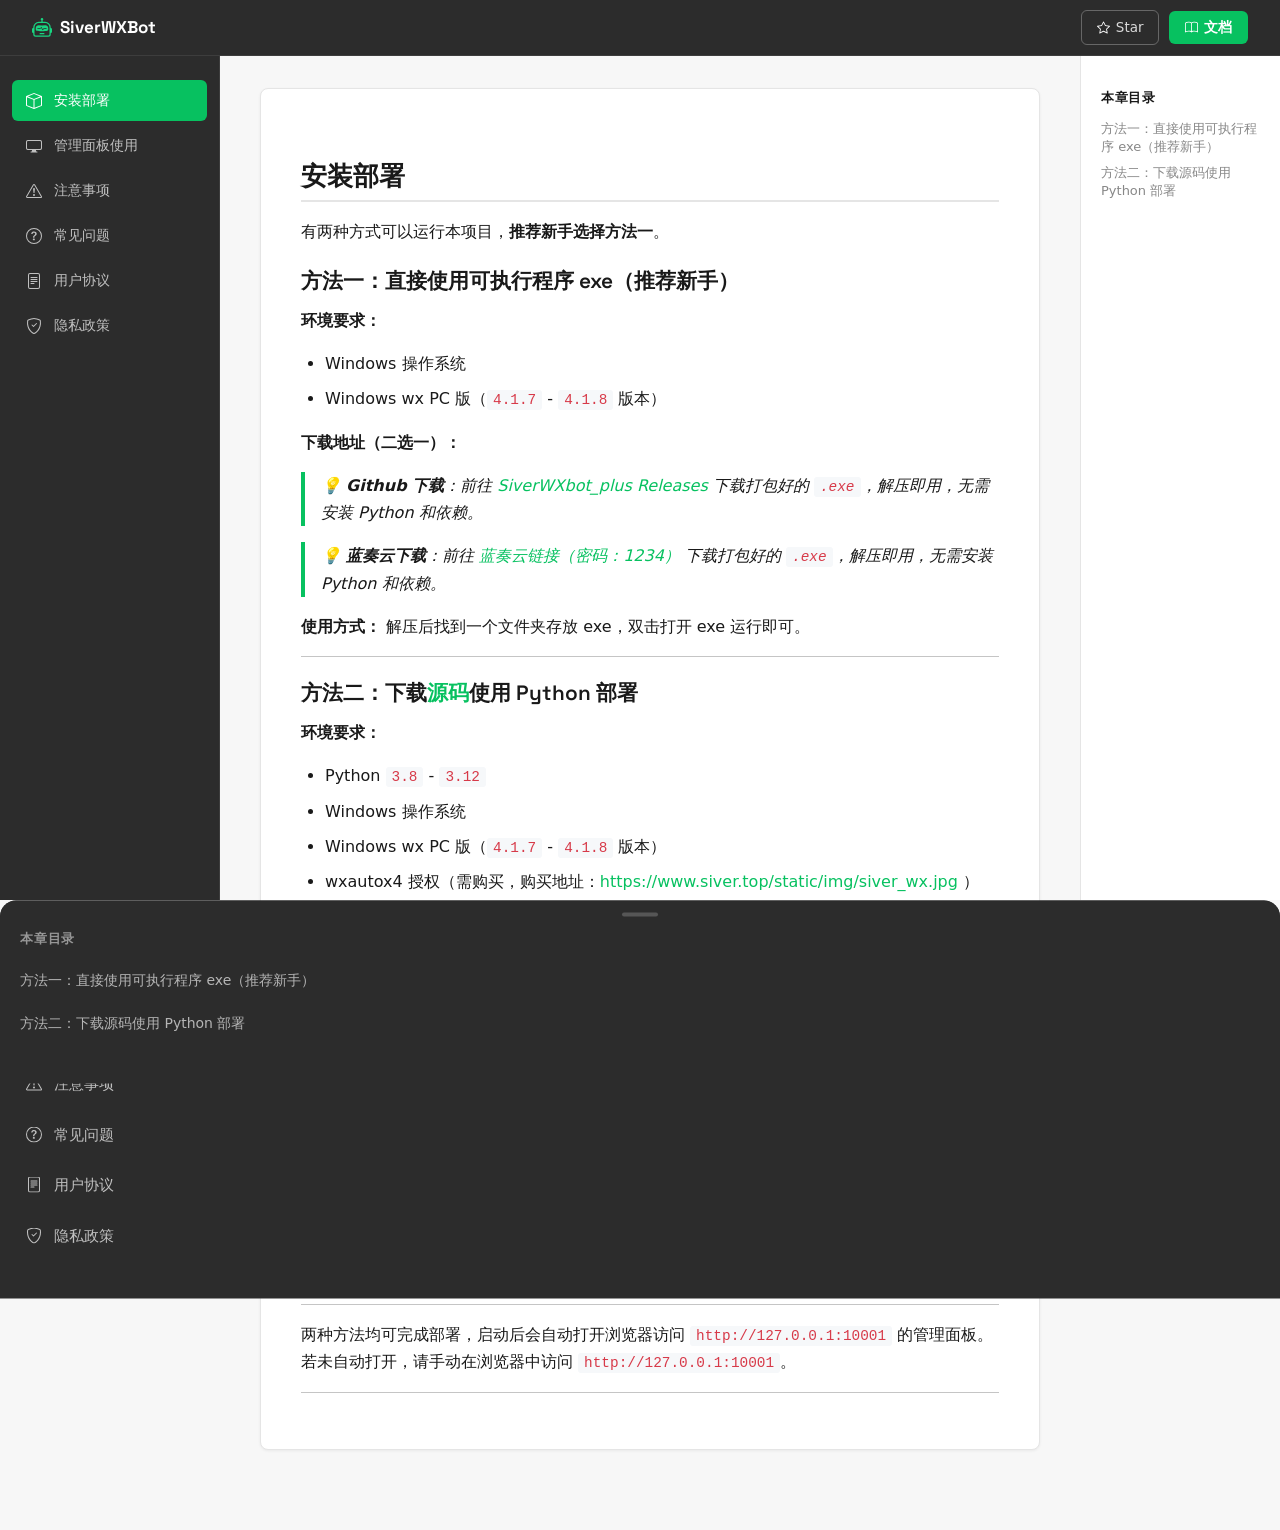
==== docs/docs.html @ 170874aa "V4.5.1 - 增加更新检查、文档站点" ====
<!DOCTYPE html>
<html lang="zh-CN">
<head>
<meta charset="UTF-8">
<meta name="viewport" content="width=device-width, initial-scale=1.0">
<title>文档 - SiverWXBot Plus</title>
<link rel="icon" href="favicon.ico" type="image/x-icon">
<link href="lib/fonts.css" rel="stylesheet">
<link href="lib/bootstrap.min.css" rel="stylesheet">
<link href="lib/icons.css" rel="stylesheet">
<link href="lib/github.min.css" rel="stylesheet">
<style>
:root {
  --primary: #07C160;
  --primary-dark: #06AD56;
  --dark-bg: #2C2C2C;
  --bg: #F7F7F7;
  --card: #FFFFFF;
  --border: #E5E5E5;
  --text: #191919;
  --muted: #888888;
  --sidebar-w: 220px;
  --toc-w: 200px;
  --nav-h: 56px;
}
* { box-sizing: border-box; margin: 0; padding: 0; }
html { scroll-behavior: smooth; }
body {
  font-family: system-ui, -apple-system, "Segoe UI", Roboto, "Helvetica Neue", Arial, "Microsoft YaHei", sans-serif;
  color: var(--text);
  background: var(--bg);
}

/* ── Navbar ── */
.site-nav {
  background: var(--dark-bg);
  padding: 0 2rem;
  height: var(--nav-h);
  display: flex;
  align-items: center;
  justify-content: space-between;
  position: fixed;
  top: 0; left: 0; right: 0;
  z-index: 1000;
  border-bottom: 1px solid rgba(255,255,255,0.08);
}
.nav-brand {
  display: flex;
  align-items: center;
  gap: 8px;
  color: #fff;
  font-family: 'Space Grotesk', sans-serif;
  font-size: 17px;
  font-weight: 700;
  text-decoration: none;
}
.nav-brand i { color: var(--primary); font-size: 20px; }
.nav-actions { display: flex; align-items: center; gap: 10px; }
.btn-github {
  display: inline-flex;
  align-items: center;
  gap: 6px;
  padding: 6px 14px;
  border: 1px solid rgba(255,255,255,0.28);
  border-radius: 6px;
  color: rgba(255,255,255,0.82);
  font-size: 13.5px;
  font-weight: 500;
  text-decoration: none;
  transition: all 0.2s;
}
.btn-github:hover { border-color: rgba(255,255,255,0.6); color: #fff; background: rgba(255,255,255,0.06); }
.btn-docs {
  display: inline-flex;
  align-items: center;
  gap: 6px;
  padding: 6px 16px;
  background: var(--primary);
  border-radius: 6px;
  color: #fff;
  font-size: 13.5px;
  font-weight: 600;
  text-decoration: none;
  transition: background 0.2s;
}
.btn-docs:hover { background: var(--primary-dark); color: #fff; }

/* ── Sidebar ── */
.sidebar {
  position: fixed;
  top: var(--nav-h);
  left: 0;
  bottom: 0;
  width: var(--sidebar-w);
  background: var(--dark-bg);
  border-right: 1px solid rgba(255,255,255,0.08);
  padding: 24px 0;
  overflow-y: auto;
  z-index: 100;
}
.sidebar-nav { list-style: none; padding: 0 12px; }
.sidebar-nav li { margin-bottom: 4px; }
.sidebar-link {
  display: flex;
  align-items: center;
  gap: 10px;
  padding: 10px 12px;
  border-radius: 6px;
  color: rgba(255,255,255,0.7);
  font-size: 14px;
  font-weight: 500;
  text-decoration: none;
  cursor: pointer;
  transition: all 0.2s;
}
.sidebar-link i { font-size: 16px; width: 20px; text-align: center; }
.sidebar-link:hover { background: rgba(255,255,255,0.08); color: #fff; }
.sidebar-link.active { background: var(--primary); color: #fff; }

/* ── Main Content ── */
.main-wrapper {
  margin-left: var(--sidebar-w);
  margin-right: var(--toc-w);
  margin-top: var(--nav-h);
  padding: 32px 40px 80px;
  min-height: calc(100vh - var(--nav-h));
}
.content-card {
  background: var(--card);
  border-radius: 8px;
  padding: 40px;
  box-shadow: 0 1px 3px rgba(0,0,0,0.06);
  border: 1px solid var(--border);
  max-width: 900px;
}
.content-card h1, .content-card h2, .content-card h3, .content-card h4 { font-family: 'Space Grotesk', sans-serif; }
.content-card h1 { font-size: 2rem; font-weight: 700; margin-bottom: 1rem; color: var(--text); }
.content-card h2 { font-size: 1.6rem; font-weight: 700; margin-top: 2rem; margin-bottom: 1rem; color: var(--text); border-bottom: 2px solid var(--border); padding-bottom: 0.5rem; }
.content-card h3 { font-size: 1.3rem; font-weight: 600; margin-top: 1.5rem; margin-bottom: 0.8rem; color: var(--text); }
.content-card h4 { font-size: 1.1rem; font-weight: 600; margin-top: 1.2rem; margin-bottom: 0.6rem; color: var(--text); }
.content-card p { line-height: 1.7; margin-bottom: 1rem; color: var(--text); }
.content-card ul, .content-card ol { margin-bottom: 1rem; padding-left: 1.5rem; line-height: 1.7; }
.content-card li { margin-bottom: 0.5rem; }
.content-card a { color: var(--primary); text-decoration: none; }
.content-card a:hover { text-decoration: underline; }
.content-card code { background: #f6f8fa; padding: 2px 6px; border-radius: 3px; font-size: 0.9em; color: #d73a49; }
.content-card pre { background: #f6f8fa; padding: 16px; border-radius: 6px; overflow-x: auto; margin-bottom: 1rem; }
.content-card pre code { background: none; padding: 0; color: inherit; }
.content-card table { width: 100%; border-collapse: collapse; margin-bottom: 1rem; }
.content-card table th, .content-card table td { border: 1px solid var(--border); padding: 10px 12px; text-align: left; }
.content-card table th { background: var(--bg); font-weight: 600; }
.content-card img { max-width: 100%; height: auto; border-radius: 6px; margin: 1rem 0; cursor: zoom-in; transition: opacity 0.2s; }
.content-card img:hover { opacity: 0.88; }

/* ── Lightbox ── */
.lightbox {
  display: none;
  position: fixed;
  inset: 0;
  background: rgba(0,0,0,0.88);
  z-index: 2000;
  align-items: center;
  justify-content: center;
  cursor: zoom-out;
  backdrop-filter: blur(4px);
  animation: lb-in 0.2s ease;
}
.lightbox.show { display: flex; }
@keyframes lb-in {
  from { opacity: 0; }
  to   { opacity: 1; }
}
.lightbox img {
  max-width: 92vw;
  max-height: 88vh;
  border-radius: 8px;
  box-shadow: 0 8px 48px rgba(0,0,0,0.6);
  cursor: default;
  animation: lb-scale 0.22s cubic-bezier(0.34,1.56,0.64,1);
}
@keyframes lb-scale {
  from { transform: scale(0.88); opacity: 0; }
  to   { transform: scale(1);    opacity: 1; }
}
.lightbox-close {
  position: fixed;
  top: 16px; right: 20px;
  width: 36px; height: 36px;
  background: rgba(255,255,255,0.12);
  border: none;
  border-radius: 50%;
  color: #fff;
  font-size: 20px;
  line-height: 1;
  cursor: pointer;
  display: flex;
  align-items: center;
  justify-content: center;
  transition: background 0.2s;
}
.lightbox-close:hover { background: rgba(255,255,255,0.24); }
.content-card blockquote { border-left: 4px solid var(--primary); padding-left: 1rem; margin: 1rem 0; color: var(--muted); font-style: italic; }

/* ── TOC Sidebar ── */
.toc-sidebar {
  position: fixed;
  top: var(--nav-h);
  right: 0;
  width: var(--toc-w);
  height: calc(100vh - var(--nav-h));
  padding: 32px 20px;
  overflow-y: auto;
  border-left: 1px solid var(--border);
  background: var(--card);
}
.toc-title { font-size: 13px; font-weight: 700; color: var(--text); margin-bottom: 12px; text-transform: uppercase; letter-spacing: 0.05em; }
.toc-list { list-style: none; padding: 0; }
.toc-list li { margin-bottom: 8px; }
.toc-link {
  display: block;
  font-size: 13px;
  color: var(--muted);
  text-decoration: none;
  line-height: 1.4;
  transition: color 0.2s;
  padding-left: 0;
}
.toc-link:hover { color: var(--primary); }
.toc-link.active { color: var(--primary); font-weight: 600; }
.toc-link.level-4 { padding-left: 12px; font-size: 12px; }

/* ── Mobile ── */
@media (max-width: 992px) {
  .sidebar { display: none; }
  .toc-sidebar { display: none; }
  .main-wrapper { margin-left: 0; margin-right: 0; padding: 16px 16px 80px; }
  .content-card { padding: 20px; }
  .site-nav { padding: 0 1rem; }
  .btn-github span { display: none; }
}

/* ── Mobile Bottom Bar ── */
.mobile-bar {
  display: none;
  position: fixed;
  bottom: 0; left: 0; right: 0;
  height: 52px;
  background: var(--dark-bg);
  border-top: 1px solid rgba(255,255,255,0.1);
  z-index: 500;
  align-items: center;
  justify-content: space-around;
}
.mobile-bar-btn {
  flex: 1;
  display: flex;
  flex-direction: column;
  align-items: center;
  justify-content: center;
  gap: 3px;
  color: rgba(255,255,255,0.6);
  font-size: 11px;
  font-weight: 500;
  cursor: pointer;
  padding: 6px 0;
  border: none;
  background: none;
  transition: color 0.2s;
}
.mobile-bar-btn i { font-size: 18px; }
.mobile-bar-btn.active, .mobile-bar-btn:active { color: var(--primary); }

/* ── Bottom Drawer ── */
.drawer-overlay {
  display: none;
  position: fixed;
  inset: 0;
  background: rgba(0,0,0,0.45);
  z-index: 600;
}
.drawer-overlay.show { display: block; }
.drawer {
  position: fixed;
  bottom: 0; left: 0; right: 0;
  background: var(--dark-bg);
  border-radius: 16px 16px 0 0;
  z-index: 700;
  transform: translateY(100%);
  transition: transform 0.28s cubic-bezier(0.4, 0, 0.2, 1);
  max-height: 65vh;
  display: flex;
  flex-direction: column;
}
.drawer.show { transform: translateY(0); }
.drawer-handle {
  width: 36px; height: 4px;
  background: rgba(255,255,255,0.2);
  border-radius: 2px;
  margin: 12px auto 0;
  flex-shrink: 0;
}
.drawer-title {
  font-size: 13px;
  font-weight: 700;
  color: rgba(255,255,255,0.5);
  text-transform: uppercase;
  letter-spacing: 0.06em;
  padding: 12px 20px 8px;
  flex-shrink: 0;
}
.drawer-body {
  overflow-y: auto;
  padding: 4px 12px 24px;
  flex: 1;
}

/* 章节抽屉沿用 sidebar-link 样式 */
.drawer-body .sidebar-nav { padding: 0; }
.drawer-body .sidebar-link { font-size: 15px; padding: 12px 12px; }

/* 目录抽屉 */
.drawer-toc-list { list-style: none; padding: 0; }
.drawer-toc-list li { margin-bottom: 2px; }
.drawer-toc-link {
  display: block;
  padding: 10px 8px;
  font-size: 14px;
  color: rgba(255,255,255,0.65);
  text-decoration: none;
  border-radius: 6px;
  transition: all 0.2s;
}
.drawer-toc-link:hover, .drawer-toc-link.active { color: var(--primary); background: rgba(7,193,96,0.1); }
.drawer-toc-link.level-4 { padding-left: 24px; font-size: 13px; }

@media (max-width: 992px) {
  .mobile-bar { display: flex; }
}
</style>
</head>
<body>

<!-- Navbar -->
<nav class="site-nav">
  <a href="index.html" class="nav-brand">
    <i class="bi bi-robot"></i>
    <span>SiverWXBot</span>
  </a>
  <div class="nav-actions">
    <a href="https://github.com/SiverKing/SiverWXbot_plus" class="btn-github" target="_blank">
      <i class="bi bi-star"></i>
      <span>Star</span>
    </a>
    <a href="docs.html" class="btn-docs">
      <i class="bi bi-book"></i>
      <span>文档</span>
    </a>
  </div>
</nav>

<!-- Sidebar -->
<aside class="sidebar">
  <ul class="sidebar-nav">
    <li><a class="sidebar-link active" data-chapter="0"><i class="bi bi-box"></i><span>安装部署</span></a></li>
    <li><a class="sidebar-link" data-chapter="1"><i class="bi bi-display"></i><span>管理面板使用</span></a></li>
    <li><a class="sidebar-link" data-chapter="2"><i class="bi bi-exclamation-triangle"></i><span>注意事项</span></a></li>
    <li><a class="sidebar-link" data-chapter="3"><i class="bi bi-question-circle"></i><span>常见问题</span></a></li>
    <li><a class="sidebar-link" data-chapter="4"><i class="bi bi-file-text"></i><span>用户协议</span></a></li>
    <li><a class="sidebar-link" data-chapter="5"><i class="bi bi-shield-check"></i><span>隐私政策</span></a></li>
  </ul>
</aside>

<!-- Main Content -->
<main class="main-wrapper">
  <article class="content-card" id="content">
    <p style="text-align: center; color: var(--muted);">加载中...</p>
  </article>
</main>

<!-- TOC Sidebar -->
<aside class="toc-sidebar">
  <div class="toc-title">本章目录</div>
  <ul class="toc-list" id="toc"></ul>
</aside>

<!-- Mobile Bottom Bar -->
<div class="mobile-bar">
  <button class="mobile-bar-btn" id="btn-chapters">
    <i class="bi bi-list"></i>
    <span>章节</span>
  </button>
  <button class="mobile-bar-btn" id="btn-toc">
    <i class="bi bi-card-list"></i>
    <span>本章目录</span>
  </button>
</div>

<!-- Drawer Overlay -->
<div class="drawer-overlay" id="drawer-overlay"></div>

<!-- Lightbox -->
<div class="lightbox" id="lightbox">
  <button class="lightbox-close" id="lightbox-close">✕</button>
  <img id="lightbox-img" src="" alt="">
</div>

<!-- Chapters Drawer -->
<div class="drawer" id="drawer-chapters">
  <div class="drawer-handle"></div>
  <div class="drawer-title">章节</div>
  <div class="drawer-body">
    <ul class="sidebar-nav">
      <li><a class="sidebar-link active" data-chapter="0"><i class="bi bi-box"></i><span>安装部署</span></a></li>
      <li><a class="sidebar-link" data-chapter="1"><i class="bi bi-display"></i><span>管理面板使用</span></a></li>
      <li><a class="sidebar-link" data-chapter="2"><i class="bi bi-exclamation-triangle"></i><span>注意事项</span></a></li>
      <li><a class="sidebar-link" data-chapter="3"><i class="bi bi-question-circle"></i><span>常见问题</span></a></li>
      <li><a class="sidebar-link" data-chapter="4"><i class="bi bi-file-text"></i><span>用户协议</span></a></li>
      <li><a class="sidebar-link" data-chapter="5"><i class="bi bi-shield-check"></i><span>隐私政策</span></a></li>
    </ul>
  </div>
</div>

<!-- TOC Drawer -->
<div class="drawer" id="drawer-toc">
  <div class="drawer-handle"></div>
  <div class="drawer-title">本章目录</div>
  <div class="drawer-body">
    <ul class="drawer-toc-list" id="drawer-toc-list"></ul>
  </div>
</div>

<script src="lib/marked.min.js"></script>
<script src="lib/highlight.min.js"></script>
<script>
let chapters = [];
let currentChapter = 0;

// ── URL 路由：用 ?c=0 参数标记章节 ──
function getChapterFromURL() {
  const params = new URLSearchParams(window.location.search);
  const c = parseInt(params.get('c'));
  return isNaN(c) ? 0 : c;
}

function setChapterInURL(index) {
  const url = new URL(window.location.href);
  url.searchParams.set('c', index);
  history.pushState({ chapter: index }, '', url.toString());
}

// 浏览器前进/后退
window.addEventListener('popstate', (e) => {
  const index = e.state?.chapter ?? getChapterFromURL();
  renderChapter(index, false);
  // 如果 state 里有锚点则滚动过去
  const anchor = e.state?.anchor ?? window.location.hash.slice(1);
  if (anchor) {
    const target = document.getElementById(anchor);
    if (target) setTimeout(() => scrollToHeading(target), 80);
  }
});

// ── 加载并解析 markdown ──
fetch('docs.md')
  .then(res => res.text())
  .then(markdown => {
    const h2Regex = /^## (.+)$/gm;
    const parts = markdown.split(h2Regex);
    for (let i = 1; i < parts.length; i += 2) {
      chapters.push({
        title: parts[i].trim(),
        content: '## ' + parts[i] + '\n\n' + (parts[i + 1] || '')
      });
    }
    const initial = getChapterFromURL();
    renderChapter(Math.min(initial, chapters.length - 1), false);
  })
  .catch(() => {
    document.getElementById('content').innerHTML =
      '<p style="color:red;padding:2rem;">加载文档失败，请确保 docs.md 文件存在。</p>';
  });

// ── 渲染章节 ──
function renderChapter(index, pushState = true) {
  if (index < 0 || index >= chapters.length) return;
  currentChapter = index;

  const html = marked.parse(chapters[index].content);
  document.getElementById('content').innerHTML = html;

  document.querySelectorAll('pre code').forEach(block => hljs.highlightElement(block));

  // 图片点击灯箱
  document.querySelectorAll('#content img').forEach(img => {
    img.addEventListener('click', () => openLightbox(img.src, img.alt));
  });

  // 同步更新桌面侧边栏 + 移动端抽屉的章节高亮
  document.querySelectorAll('.sidebar-link').forEach((link) => {
    link.classList.toggle('active', parseInt(link.dataset.chapter) === index);
  });

  buildTOC();
  window.scrollTo(0, 0);
  closeDrawers();

  if (pushState) setChapterInURL(index);

  // 清掉旧的小节 hash，避免 buildTOC 误触发锚点滚动
  if (window.location.hash) {
    const url = new URL(window.location.href);
    url.hash = '';
    history.replaceState({ chapter: index }, '', url.toString());
  }
}

// ── 构建右侧目录 ──
function buildTOC() {
  const headings   = document.querySelectorAll('#content h3, #content h4');
  const tocList    = document.getElementById('toc');
  const drawerList = document.getElementById('drawer-toc-list');
  tocList.innerHTML    = '';
  drawerList.innerHTML = '';

  headings.forEach((heading, i) => {
    const id        = 'h-' + i;
    heading.id      = id;
    const isH4      = heading.tagName === 'H4';
    const shareHref = '?c=' + currentChapter + '#' + id;

    // 桌面端右侧目录
    const li = document.createElement('li');
    const a  = document.createElement('a');
    a.href      = shareHref;
    a.className = 'toc-link' + (isH4 ? ' level-4' : '');
    a.textContent = heading.textContent;
    a.onclick = (e) => {
      e.preventDefault();
      const url = new URL(window.location.href);
      url.searchParams.set('c', currentChapter);
      url.hash = id;
      history.pushState({ chapter: currentChapter, anchor: id }, '', url.toString());
      scrollToHeading(heading);
    };
    li.appendChild(a);
    tocList.appendChild(li);

    // 移动端抽屉目录
    const dli = document.createElement('li');
    const da  = document.createElement('a');
    da.href      = shareHref;
    da.className = 'drawer-toc-link' + (isH4 ? ' level-4' : '');
    da.textContent = heading.textContent;
    da.onclick = (e) => {
      e.preventDefault();
      const url = new URL(window.location.href);
      url.searchParams.set('c', currentChapter);
      url.hash = id;
      history.pushState({ chapter: currentChapter, anchor: id }, '', url.toString());
      closeDrawers();
      scrollToHeading(heading);
    };
    dli.appendChild(da);
    drawerList.appendChild(dli);
  });

  // 初次加载带锚点时滚动到对应位置
  const hash = window.location.hash.slice(1);
  if (hash) {
    const target = document.getElementById(hash);
    if (target) setTimeout(() => scrollToHeading(target), 80);
  }
}

// 精确滚动：标题顶部对齐到导航栏底部
function scrollToHeading(el) {
  const navH = parseInt(getComputedStyle(document.documentElement).getPropertyValue('--nav-h')) || 56;
  const top = el.getBoundingClientRect().top + window.scrollY - navH - 16;
  window.scrollTo({ top, behavior: 'smooth' });
}

// ── 侧边栏 / 抽屉章节点击 ──
// 用 data-chapter 属性取章节序号，避免 DOM 顺序干扰
document.querySelectorAll('.sidebar-link').forEach((link) => {
  link.addEventListener('click', () => {
    const index = parseInt(link.dataset.chapter);
    renderChapter(index);
  });
});

// ── 抽屉控制 ──
const overlay       = document.getElementById('drawer-overlay');
const drawerChapters = document.getElementById('drawer-chapters');
const drawerToc      = document.getElementById('drawer-toc');

function openDrawer(drawer) {
  overlay.classList.add('show');
  drawer.classList.add('show');
}
function closeDrawers() {
  overlay.classList.remove('show');
  drawerChapters.classList.remove('show');
  drawerToc.classList.remove('show');
  document.getElementById('btn-chapters').classList.remove('active');
  document.getElementById('btn-toc').classList.remove('active');
}

document.getElementById('btn-chapters').addEventListener('click', () => {
  if (drawerChapters.classList.contains('show')) { closeDrawers(); return; }
  closeDrawers();
  openDrawer(drawerChapters);
  document.getElementById('btn-chapters').classList.add('active');
});

document.getElementById('btn-toc').addEventListener('click', () => {
  if (drawerToc.classList.contains('show')) { closeDrawers(); return; }
  closeDrawers();
  openDrawer(drawerToc);
  document.getElementById('btn-toc').classList.add('active');
});

overlay.addEventListener('click', closeDrawers);

// ── Scroll spy ──
let ticking = false;
window.addEventListener('scroll', () => {
  if (!ticking) {
    window.requestAnimationFrame(() => { updateTOCActive(); ticking = false; });
    ticking = true;
  }
});

function updateTOCActive() {
  const headings = document.querySelectorAll('#content h3, #content h4');
  const tocLinks = document.querySelectorAll('.toc-link');
  let activeIndex = -1;
  headings.forEach((h, i) => { if (h.getBoundingClientRect().top <= 100) activeIndex = i; });
  tocLinks.forEach((l, i) => l.classList.toggle('active', i === activeIndex));
}

// ── 灯箱 ──
const lightbox     = document.getElementById('lightbox');
const lightboxImg  = document.getElementById('lightbox-img');

function openLightbox(src, alt) {
  lightboxImg.src = src;
  lightboxImg.alt = alt || '';
  lightbox.classList.add('show');
  document.body.style.overflow = 'hidden';
}
function closeLightbox() {
  lightbox.classList.remove('show');
  document.body.style.overflow = '';
}

lightbox.addEventListener('click', closeLightbox);
lightboxImg.addEventListener('click', e => e.stopPropagation());
document.getElementById('lightbox-close').addEventListener('click', closeLightbox);
document.addEventListener('keydown', e => { if (e.key === 'Escape') closeLightbox(); });
</script>

</body>
</html>
---- docs/lib/fonts.css ----
/* Space Grotesk — 标题字体，仅此一个文件 */
@font-face {
  font-family: 'Space Grotesk';
  font-style: normal;
  font-weight: 400 700;
  font-display: swap;
  src: url('fonts/SpaceGrotesk.woff2') format('woff2');
}
---- docs/lib/icons.css ----
/*
 * icons.css — 内联 SVG 图标，替代 Bootstrap Icons 字体
 * 用法与 bi bi-xxx 完全一致，零字体请求
 */

/* 基础样式 */
.bi {
  display: inline-block;
  width: 1em;
  height: 1em;
  vertical-align: -0.125em;
  fill: currentColor;
  flex-shrink: 0;
}

/* ── 各图标 SVG ── */

.bi-arrow-right::before { content: none; }
.bi-arrow-right {
  background: url("data:image/svg+xml,%3Csvg xmlns='http://www.w3.org/2000/svg' viewBox='0 0 16 16'%3E%3Cpath fill-rule='evenodd' d='M1 8a.5.5 0 0 1 .5-.5h11.793l-3.147-3.146a.5.5 0 0 1 .708-.708l4 4a.5.5 0 0 1 0 .708l-4 4a.5.5 0 0 1-.708-.708L13.293 8.5H1.5A.5.5 0 0 1 1 8'/%3E%3C/svg%3E") center/contain no-repeat;
}

.bi-book {
  background: url("data:image/svg+xml,%3Csvg xmlns='http://www.w3.org/2000/svg' viewBox='0 0 16 16'%3E%3Cpath d='M1 2.828c.885-.37 2.154-.769 3.388-.893 1.33-.134 2.458.063 3.112.752v9.746c-.935-.53-2.12-.603-3.213-.493-1.18.12-2.37.461-3.287.811zm7.5-.141c.654-.689 1.782-.886 3.112-.752 1.234.124 2.503.523 3.388.893v9.923c-.918-.35-2.107-.692-3.287-.81-1.094-.111-2.278-.039-3.213.492zM8 1.783C7.015.936 5.587.81 4.287.94c-1.514.153-3.042.672-3.994 1.105A.5.5 0 0 0 0 2.5v11a.5.5 0 0 0 .707.455c.882-.4 2.303-.881 3.68-1.02 1.409-.142 2.59.087 3.223.877a.5.5 0 0 0 .78 0c.633-.79 1.814-1.019 3.222-.877 1.378.139 2.8.62 3.681 1.02A.5.5 0 0 0 16 13.5v-11a.5.5 0 0 0-.293-.455c-.952-.433-2.48-.952-3.994-1.105C10.413.809 8.985.936 8 1.783'/%3E%3C/svg%3E") center/contain no-repeat;
}

.bi-box {
  background: url("data:image/svg+xml,%3Csvg xmlns='http://www.w3.org/2000/svg' viewBox='0 0 16 16'%3E%3Cpath d='M8.186 1.113a.5.5 0 0 0-.372 0L1.846 3.5 8 5.961 14.154 3.5zM15 4.239l-6.5 2.6v7.922l6.5-2.6V4.24zM7.5 14.762V6.838L1 4.239v7.923zM7.443.184a1.5 1.5 0 0 1 1.114 0l7.129 2.852A.5.5 0 0 1 16 3.5v8.662a1 1 0 0 1-.629.928l-7.185 2.874a.5.5 0 0 1-.372 0L.63 13.09a1 1 0 0 1-.63-.928V3.5a.5.5 0 0 1 .314-.464z'/%3E%3C/svg%3E") center/contain no-repeat;
}

.bi-broadcast {
  background: url("data:image/svg+xml,%3Csvg xmlns='http://www.w3.org/2000/svg' viewBox='0 0 16 16'%3E%3Cpath d='M3.05 3.05a7 7 0 0 0 0 9.9.5.5 0 0 1-.707.707 8 8 0 0 1 0-11.314.5.5 0 0 1 .707.707m2.122 2.122a4 4 0 0 0 0 5.656.5.5 0 1 1-.708.708 5 5 0 0 1 0-7.072.5.5 0 0 1 .708.708m5.656-.708a.5.5 0 0 1 .708 0 5 5 0 0 1 0 7.072.5.5 0 1 1-.708-.708 4 4 0 0 0 0-5.656.5.5 0 0 1 0-.708m2.122-2.12a.5.5 0 0 1 .707 0 8 8 0 0 1 0 11.313.5.5 0 0 1-.707-.707 7 7 0 0 0 0-9.9.5.5 0 0 1 0-.707zM10 8a2 2 0 1 1-4 0 2 2 0 0 1 4 0'/%3E%3C/svg%3E") center/contain no-repeat;
}

.bi-card-list {
  background: url("data:image/svg+xml,%3Csvg xmlns='http://www.w3.org/2000/svg' viewBox='0 0 16 16'%3E%3Cpath d='M14.5 3a.5.5 0 0 1 .5.5v9a.5.5 0 0 1-.5.5h-13a.5.5 0 0 1-.5-.5v-9a.5.5 0 0 1 .5-.5zm-13-1A1.5 1.5 0 0 0 0 3.5v9A1.5 1.5 0 0 0 1.5 14h13a1.5 1.5 0 0 0 1.5-1.5v-9A1.5 1.5 0 0 0 14.5 2z'/%3E%3Cpath d='M5 8a.5.5 0 0 1 .5-.5h7a.5.5 0 0 1 0 1h-7A.5.5 0 0 1 5 8m0-2.5a.5.5 0 0 1 .5-.5h7a.5.5 0 0 1 0 1h-7a.5.5 0 0 1-.5-.5m0 5a.5.5 0 0 1 .5-.5h7a.5.5 0 0 1 0 1h-7a.5.5 0 0 1-.5-.5m-1-5a.5.5 0 1 1-1 0 .5.5 0 0 1 1 0M4 8a.5.5 0 1 1-1 0 .5.5 0 0 1 1 0m0 2.5a.5.5 0 1 1-1 0 .5.5 0 0 1 1 0'/%3E%3C/svg%3E") center/contain no-repeat;
}

.bi-chat-dots {
  background: url("data:image/svg+xml,%3Csvg xmlns='http://www.w3.org/2000/svg' viewBox='0 0 16 16'%3E%3Cpath d='M5 8a1 1 0 1 1-2 0 1 1 0 0 1 2 0m4 0a1 1 0 1 1-2 0 1 1 0 0 1 2 0m3 1a1 1 0 1 0 0-2 1 1 0 0 0 0 2'/%3E%3Cpath d='m2.165 15.803.02-.004c1.83-.363 2.948-.842 3.468-1.105A9 9 0 0 0 8 15c4.418 0 8-3.134 8-7s-3.582-7-8-7-8 3.134-8 7c0 1.76.743 3.37 1.97 4.6a10.4 10.4 0 0 1-.524 2.318l-.003.011a11 11 0 0 1-.244.637c-.079.186.074.394.273.362a22 22 0 0 0 .693-.125m.8-3.108a1 1 0 0 0-.287-.801C1.618 10.83 1 9.468 1 8c0-3.192 3.004-6 7-6s7 2.808 7 6-3.004 6-7 6a8 8 0 0 1-2.088-.272 1 1 0 0 0-.711.074c-.387.196-1.24.57-2.634.893a11 11 0 0 0 .398-2'/%3E%3C/svg%3E") center/contain no-repeat;
}

.bi-clock {
  background: url("data:image/svg+xml,%3Csvg xmlns='http://www.w3.org/2000/svg' viewBox='0 0 16 16'%3E%3Cpath d='M8 3.5a.5.5 0 0 0-1 0V9a.5.5 0 0 0 .252.434l3.5 2a.5.5 0 0 0 .496-.868L8 8.71z'/%3E%3Cpath d='M8 16A8 8 0 1 0 8 0a8 8 0 0 0 0 16m7-8A7 7 0 1 1 1 8a7 7 0 0 1 14 0'/%3E%3C/svg%3E") center/contain no-repeat;
}

.bi-display {
  background: url("data:image/svg+xml,%3Csvg xmlns='http://www.w3.org/2000/svg' viewBox='0 0 16 16'%3E%3Cpath d='M0 4s0-2 2-2h12s2 0 2 2v6s0 2-2 2h-4q0 1 .25 1.5H11a.5.5 0 0 1 0 1H5a.5.5 0 0 1 0-1h.75Q6 13 6 12H2s-2 0-2-2zm1.398-.855a.76.76 0 0 0-.254.302A1.5 1.5 0 0 0 1 4.01V10c0 .325.078.502.145.602q.105.156.302.254a1.5 1.5 0 0 0 .538.143L2.01 11H14c.325 0 .502-.078.602-.145a.76.76 0 0 0 .254-.302 1.5 1.5 0 0 0 .143-.538L15 9.99V4c0-.325-.078-.502-.145-.602a.76.76 0 0 0-.302-.254A1.5 1.5 0 0 0 13.99 3H2c-.325 0-.502.078-.602.145'/%3E%3C/svg%3E") center/contain no-repeat;
}

.bi-exclamation-triangle {
  background: url("data:image/svg+xml,%3Csvg xmlns='http://www.w3.org/2000/svg' viewBox='0 0 16 16'%3E%3Cpath d='M7.938 2.016A.13.13 0 0 1 8.002 2a.13.13 0 0 1 .063.016.15.15 0 0 1 .054.057l6.857 11.667c.036.06.035.124.002.183a.2.2 0 0 1-.054.06.1.1 0 0 1-.066.017H1.146a.1.1 0 0 1-.066-.017.2.2 0 0 1-.054-.06.18.18 0 0 1 .002-.183L7.884 2.073a.15.15 0 0 1 .054-.057m1.044-.45a1.13 1.13 0 0 0-1.96 0L.165 13.233c-.457.778.091 1.767.98 1.767h13.713c.889 0 1.438-.99.98-1.767z'/%3E%3Cpath d='M7.002 12a1 1 0 1 1 2 0 1 1 0 0 1-2 0M7.1 5.995a.905.905 0 1 1 1.8 0l-.35 3.507a.552.552 0 0 1-1.1 0z'/%3E%3C/svg%3E") center/contain no-repeat;
}

.bi-file-text {
  background: url("data:image/svg+xml,%3Csvg xmlns='http://www.w3.org/2000/svg' viewBox='0 0 16 16'%3E%3Cpath d='M5 4a.5.5 0 0 0 0 1h6a.5.5 0 0 0 0-1zm-.5 2.5A.5.5 0 0 1 5 6h6a.5.5 0 0 1 0 1H5a.5.5 0 0 1-.5-.5M5 8a.5.5 0 0 0 0 1h6a.5.5 0 0 0 0-1zm0 2a.5.5 0 0 0 0 1h3a.5.5 0 0 0 0-1z'/%3E%3Cpath d='M2 2a2 2 0 0 1 2-2h8a2 2 0 0 1 2 2v12a2 2 0 0 1-2 2H4a2 2 0 0 1-2-2zm10-1H4a1 1 0 0 0-1 1v12a1 1 0 0 0 1 1h8a1 1 0 0 0 1-1V2a1 1 0 0 0-1-1'/%3E%3C/svg%3E") center/contain no-repeat;
}

.bi-github {
  background: url("data:image/svg+xml,%3Csvg xmlns='http://www.w3.org/2000/svg' viewBox='0 0 16 16'%3E%3Cpath d='M8 0C3.58 0 0 3.58 0 8c0 3.54 2.29 6.53 5.47 7.59.4.07.55-.17.55-.38 0-.19-.01-.82-.01-1.49-2.01.37-2.53-.49-2.69-.94-.09-.23-.48-.94-.82-1.13-.28-.15-.68-.52-.01-.53.63-.01 1.08.58 1.23.82.72 1.21 1.87.87 2.33.66.07-.52.28-.87.51-1.07-1.78-.2-3.64-.89-3.64-3.95 0-.87.31-1.59.82-2.15-.08-.2-.36-1.02.08-2.12 0 0 .67-.21 2.2.82.64-.18 1.32-.27 2-.27s1.36.09 2 .27c1.53-1.04 2.2-.82 2.2-.82.44 1.1.16 1.92.08 2.12.51.56.82 1.27.82 2.15 0 3.07-1.87 3.75-3.65 3.95.29.25.54.73.54 1.48 0 1.07-.01 1.93-.01 2.2 0 .21.15.46.55.38A8.01 8.01 0 0 0 16 8c0-4.42-3.58-8-8-8'/%3E%3C/svg%3E") center/contain no-repeat;
}

.bi-journal-text {
  background: url("data:image/svg+xml,%3Csvg xmlns='http://www.w3.org/2000/svg' viewBox='0 0 16 16'%3E%3Cpath d='M5 10.5a.5.5 0 0 1 .5-.5h2a.5.5 0 0 1 0 1h-2a.5.5 0 0 1-.5-.5m0-2a.5.5 0 0 1 .5-.5h5a.5.5 0 0 1 0 1h-5a.5.5 0 0 1-.5-.5m0-2a.5.5 0 0 1 .5-.5h5a.5.5 0 0 1 0 1h-5a.5.5 0 0 1-.5-.5m0-2a.5.5 0 0 1 .5-.5h5a.5.5 0 0 1 0 1h-5a.5.5 0 0 1-.5-.5'/%3E%3Cpath d='M3 0h10a2 2 0 0 1 2 2v12a2 2 0 0 1-2 2H3a2 2 0 0 1-2-2v-1h1v1a1 1 0 0 0 1 1h10a1 1 0 0 0 1-1V2a1 1 0 0 0-1-1H3a1 1 0 0 0-1 1v1H1V2a2 2 0 0 1 2-2'/%3E%3Cpath d='M1 5v-.5a.5.5 0 0 1 1 0V5h.5a.5.5 0 0 1 0 1h-2a.5.5 0 0 1 0-1zm0 3v-.5a.5.5 0 0 1 1 0V8h.5a.5.5 0 0 1 0 1h-2a.5.5 0 0 1 0-1zm0 3v-.5a.5.5 0 0 1 1 0v.5h.5a.5.5 0 0 1 0 1h-2a.5.5 0 0 1 0-1z'/%3E%3C/svg%3E") center/contain no-repeat;
}

.bi-key {
  background: url("data:image/svg+xml,%3Csvg xmlns='http://www.w3.org/2000/svg' viewBox='0 0 16 16'%3E%3Cpath d='M0 8a4 4 0 0 1 7.465-2H14a.5.5 0 0 1 .354.146l1.5 1.5a.5.5 0 0 1 0 .708l-1.5 1.5a.5.5 0 0 1-.708 0L13 9.207l-.646.647a.5.5 0 0 1-.708 0L11 9.207l-.646.647a.5.5 0 0 1-.708 0L9 9.207l-.646.647A.5.5 0 0 1 8 10h-.535A4 4 0 0 1 0 8m4-3a3 3 0 1 0 2.712 4.285A.5.5 0 0 1 7.163 9h.63l.853-.854a.5.5 0 0 1 .708 0l.646.647.646-.647a.5.5 0 0 1 .708 0l.646.647.646-.647a.5.5 0 0 1 .708 0l.646.647.793-.793-1-1h-6.63a.5.5 0 0 1-.451-.285A3 3 0 0 0 4 5'/%3E%3Cpath d='M4 8a1 1 0 1 1-2 0 1 1 0 0 1 2 0'/%3E%3C/svg%3E") center/contain no-repeat;
}

.bi-lightning-charge-fill {
  background: url("data:image/svg+xml,%3Csvg xmlns='http://www.w3.org/2000/svg' viewBox='0 0 16 16'%3E%3Cpath d='M11.251.068a.5.5 0 0 1 .227.58L9.677 6.5H13a.5.5 0 0 1 .364.843l-8 8.5a.5.5 0 0 1-.842-.49L6.323 9.5H3a.5.5 0 0 1-.364-.843l8-8.5a.5.5 0 0 1 .615-.09z'/%3E%3C/svg%3E") center/contain no-repeat;
}

.bi-list {
  background: url("data:image/svg+xml,%3Csvg xmlns='http://www.w3.org/2000/svg' viewBox='0 0 16 16'%3E%3Cpath fill-rule='evenodd' d='M2.5 12a.5.5 0 0 1 .5-.5h10a.5.5 0 0 1 0 1H3a.5.5 0 0 1-.5-.5m0-4a.5.5 0 0 1 .5-.5h10a.5.5 0 0 1 0 1H3a.5.5 0 0 1-.5-.5m0-4a.5.5 0 0 1 .5-.5h10a.5.5 0 0 1 0 1H3a.5.5 0 0 1-.5-.5'/%3E%3C/svg%3E") center/contain no-repeat;
}

.bi-people {
  background: url("data:image/svg+xml,%3Csvg xmlns='http://www.w3.org/2000/svg' viewBox='0 0 16 16'%3E%3Cpath d='M15 14s1 0 1-1-1-4-5-4-5 3-5 4 1 1 1 1zm-7.978-1L7 12.996c.001-.264.167-1.03.76-1.72C8.312 10.629 9.282 10 11 10c1.717 0 2.687.63 3.24 1.276.593.69.758 1.457.76 1.72l-.008.002-.014.002zM11 7a2 2 0 1 0 0-4 2 2 0 0 0 0 4m3-2a3 3 0 1 1-6 0 3 3 0 0 1 6 0M6.936 9.28a6 6 0 0 0-1.23-.247A7 7 0 0 0 5 9c-4 0-5 3-5 4q0 1 1 1h4.216A2.24 2.24 0 0 1 5 13c0-1.01.377-2.042 1.09-2.904.243-.294.526-.569.846-.816M4.92 10A5.5 5.5 0 0 0 4 13H1c0-.26.164-1.03.76-1.724.545-.636 1.492-1.256 3.16-1.275ZM1.5 5.5a3 3 0 1 1 6 0 3 3 0 0 1-6 0m3-2a2 2 0 1 0 0 4 2 2 0 0 0 0-4'/%3E%3C/svg%3E") center/contain no-repeat;
}

.bi-question-circle {
  background: url("data:image/svg+xml,%3Csvg xmlns='http://www.w3.org/2000/svg' viewBox='0 0 16 16'%3E%3Cpath d='M8 15A7 7 0 1 1 8 1a7 7 0 0 1 0 14m0 1A8 8 0 1 0 8 0a8 8 0 0 0 0 16'/%3E%3Cpath d='M5.255 5.786a.237.237 0 0 0 .241.247h.825c.138 0 .248-.113.266-.25.09-.656.54-1.134 1.342-1.134.686 0 1.314.343 1.314 1.168 0 .635-.374.927-.965 1.371-.673.489-1.206 1.06-1.168 1.987l.003.217a.25.25 0 0 0 .25.246h.811a.25.25 0 0 0 .25-.25v-.105c0-.718.273-.927 1.01-1.486.609-.463 1.244-.977 1.244-2.056 0-1.511-1.276-2.241-2.673-2.241-1.267 0-2.655.59-2.75 2.286m1.557 5.763c0 .533.425.927 1.01.927.609 0 1.028-.394 1.028-.927 0-.552-.42-.94-1.029-.94-.584 0-1.009.388-1.009.94'/%3E%3C/svg%3E") center/contain no-repeat;
}

.bi-robot {
  background: url("data:image/svg+xml,%3Csvg xmlns='http://www.w3.org/2000/svg' viewBox='0 0 16 16'%3E%3Cpath d='M6 12.5a.5.5 0 0 1 .5-.5h3a.5.5 0 0 1 0 1h-3a.5.5 0 0 1-.5-.5M3 8.062C3 6.76 4.235 5.765 5.53 5.886a26.6 26.6 0 0 0 4.94 0C11.765 5.765 13 6.76 13 8.062v1.157a.93.93 0 0 1-.765.935c-.845.147-2.34.346-4.235.346s-3.39-.2-4.235-.346A.93.93 0 0 1 3 9.219zm4.542-.827a.25.25 0 0 0-.217.068l-.92.9a25 25 0 0 1-1.871-.183.25.25 0 0 0-.068.495c.55.076 1.232.149 2.02.193a.25.25 0 0 0 .189-.071l.754-.736.847 1.71a.25.25 0 0 0 .404.062l.932-.97a25 25 0 0 0 1.922-.188.25.25 0 0 0-.068-.495c-.538.074-1.207.145-1.98.189a.25.25 0 0 0-.166.076l-.754.785-.842-1.7a.25.25 0 0 0-.182-.135'/%3E%3Cpath d='M8.5 1.866a1 1 0 1 0-1 0V3h-2A4.5 4.5 0 0 0 1 7.5V8a1 1 0 0 0-1 1v2a1 1 0 0 0 1 1v1a2 2 0 0 0 2 2h10a2 2 0 0 0 2-2v-1a1 1 0 0 0 1-1V9a1 1 0 0 0-1-1v-.5A4.5 4.5 0 0 0 10.5 3h-2zM14 7.5V13a1 1 0 0 1-1 1H3a1 1 0 0 1-1-1V7.5A3.5 3.5 0 0 1 5.5 4h5A3.5 3.5 0 0 1 14 7.5'/%3E%3C/svg%3E") center/contain no-repeat;
}

.bi-shield-check {
  background: url("data:image/svg+xml,%3Csvg xmlns='http://www.w3.org/2000/svg' viewBox='0 0 16 16'%3E%3Cpath d='M5.338 1.59a61 61 0 0 0-2.837.856.48.48 0 0 0-.328.39c-.554 4.157.726 7.19 2.253 9.188a10.7 10.7 0 0 0 2.287 2.233c.346.244.652.42.893.533q.18.085.293.118a1 1 0 0 0 .101.025 1 1 0 0 0 .1-.025q.114-.034.294-.118c.24-.113.547-.29.893-.533a10.7 10.7 0 0 0 2.287-2.233c1.527-1.997 2.807-5.031 2.253-9.188a.48.48 0 0 0-.328-.39c-.651-.213-1.75-.56-2.837-.855C9.552 1.29 8.531 1.067 8 1.067c-.53 0-1.552.223-2.662.524zM5.072.56C6.157.265 7.31 0 8 0s1.843.265 2.928.56c1.11.3 2.229.655 2.887.87a1.54 1.54 0 0 1 1.044 1.262c.596 4.477-.787 7.795-2.465 9.99a11.8 11.8 0 0 1-2.517 2.453 7 7 0 0 1-1.048.625c-.28.132-.581.24-.829.24s-.548-.108-.829-.24a7 7 0 0 1-1.048-.625 11.8 11.8 0 0 1-2.517-2.453C1.928 10.487.545 7.169 1.141 2.692A1.54 1.54 0 0 1 2.185 1.43 63 63 0 0 1 5.072.56'/%3E%3Cpath d='M10.854 5.146a.5.5 0 0 1 0 .708l-3 3a.5.5 0 0 1-.708 0l-1.5-1.5a.5.5 0 1 1 .708-.708L7.5 7.793l2.646-2.647a.5.5 0 0 1 .708 0'/%3E%3C/svg%3E") center/contain no-repeat;
}

.bi-star {
  background: url("data:image/svg+xml,%3Csvg xmlns='http://www.w3.org/2000/svg' viewBox='0 0 16 16'%3E%3Cpath d='M2.866 14.85c-.078.444.36.791.746.593l4.39-2.256 4.389 2.256c.386.198.824-.149.746-.592l-.83-4.73 3.522-3.356c.33-.314.16-.888-.282-.95l-4.898-.696L8.465.792a.513.513 0 0 0-.927 0L5.354 5.12l-4.898.696c-.441.062-.612.636-.283.95l3.523 3.356-.83 4.73zm4.905-2.767-3.686 1.894.694-3.957a.56.56 0 0 0-.163-.505L1.71 6.745l4.052-.576a.53.53 0 0 0 .393-.288L8 2.223l1.847 3.658a.53.53 0 0 0 .393.288l4.052.575-2.906 2.77a.56.56 0 0 0-.163.506l.694 3.957-3.686-1.894a.5.5 0 0 0-.461 0z'/%3E%3C/svg%3E") center/contain no-repeat;
}

/* ── 场景颜色覆盖 ── */

/* 导航栏品牌图标（绿色） */
.nav-brand .bi { filter: invert(58%) sepia(85%) saturate(412%) hue-rotate(101deg) brightness(96%) contrast(96%); }

/* 导航栏按钮图标（白色半透明） */
.btn-github .bi, .btn-docs .bi { filter: brightness(0) invert(1); }

/* Hero badge 图标（绿色） */
.hero-badge .bi { filter: invert(58%) sepia(85%) saturate(412%) hue-rotate(101deg) brightness(96%) contrast(96%); }

/* Hero CTA 按钮图标（白色） */
.btn-cta .bi { filter: brightness(0) invert(1); }

/* Feature card 图标（白色，图标在绿色背景上） */
.feature-icon .bi { filter: brightness(0) invert(1); }

/* Footer 图标（绿色） */
.site-footer .bi { filter: invert(58%) sepia(85%) saturate(412%) hue-rotate(101deg) brightness(96%) contrast(96%); }

/* 侧边栏图标（继承文字颜色，白色半透明） */
.sidebar-link .bi { filter: brightness(0) invert(1) opacity(0.7); }
.sidebar-link.active .bi, .sidebar-link:hover .bi { filter: brightness(0) invert(1); }

/* 移动端底部栏图标 */
.mobile-bar-btn .bi { filter: brightness(0) invert(1) opacity(0.6); }
.mobile-bar-btn.active .bi { filter: invert(58%) sepia(85%) saturate(412%) hue-rotate(101deg) brightness(96%) contrast(96%); }

/* 抽屉内章节链接图标 */
.drawer .sidebar-link .bi { filter: brightness(0) invert(1) opacity(0.7); }
.drawer .sidebar-link.active .bi, .drawer .sidebar-link:hover .bi { filter: brightness(0) invert(1); }
---- docs/lib/github.min.css ----
pre code.hljs{display:block;overflow-x:auto;padding:1em}code.hljs{padding:3px 5px}/*!
  Theme: GitHub
  Description: Light theme as seen on github.com
  Author: github.com
  Maintainer: @Hirse
  Updated: 2021-05-15

  Outdated base version: https://github.com/primer/github-syntax-light
  Current colors taken from GitHub's CSS
*/.hljs{color:#24292e;background:#fff}.hljs-doctag,.hljs-keyword,.hljs-meta .hljs-keyword,.hljs-template-tag,.hljs-template-variable,.hljs-type,.hljs-variable.language_{color:#d73a49}.hljs-title,.hljs-title.class_,.hljs-title.class_.inherited__,.hljs-title.function_{color:#6f42c1}.hljs-attr,.hljs-attribute,.hljs-literal,.hljs-meta,.hljs-number,.hljs-operator,.hljs-selector-attr,.hljs-selector-class,.hljs-selector-id,.hljs-variable{color:#005cc5}.hljs-meta .hljs-string,.hljs-regexp,.hljs-string{color:#032f62}.hljs-built_in,.hljs-symbol{color:#e36209}.hljs-code,.hljs-comment,.hljs-formula{color:#6a737d}.hljs-name,.hljs-quote,.hljs-selector-pseudo,.hljs-selector-tag{color:#22863a}.hljs-subst{color:#24292e}.hljs-section{color:#005cc5;font-weight:700}.hljs-bullet{color:#735c0f}.hljs-emphasis{color:#24292e;font-style:italic}.hljs-strong{color:#24292e;font-weight:700}.hljs-addition{color:#22863a;background-color:#f0fff4}.hljs-deletion{color:#b31d28;background-color:#ffeef0}
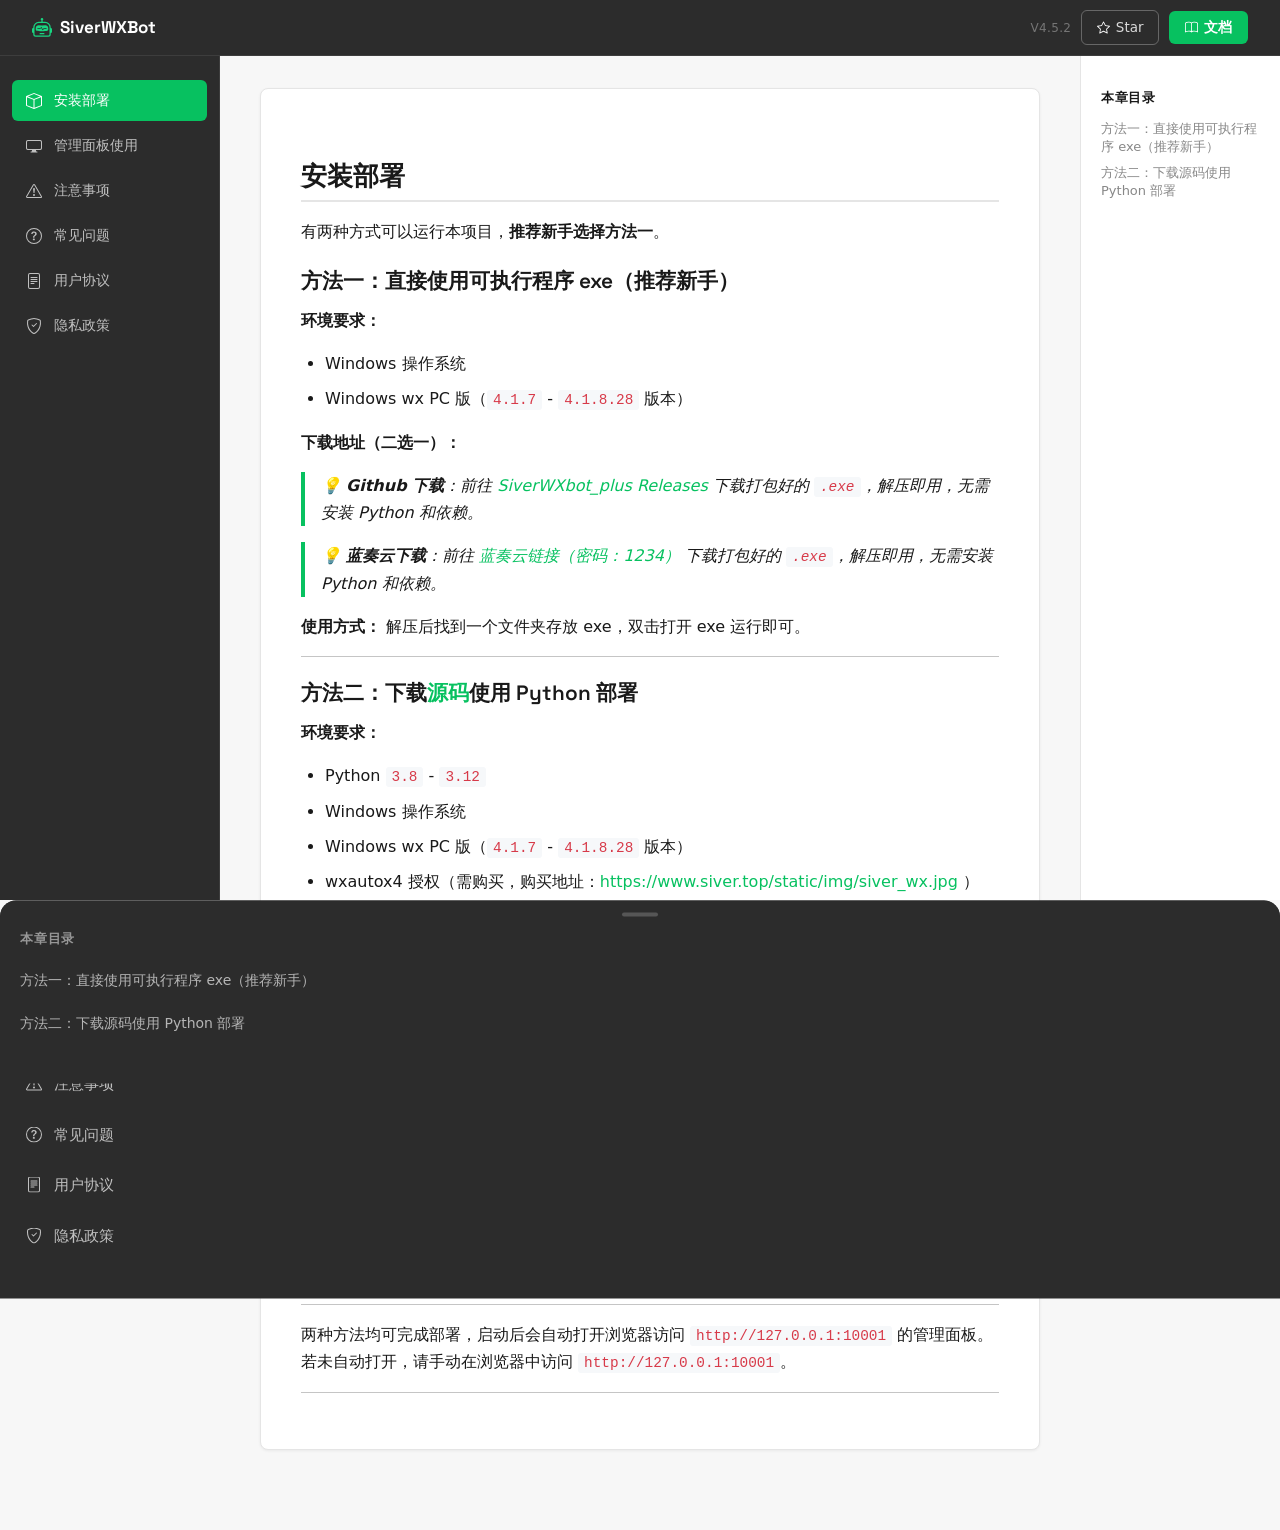
==== commit 03febcb2: "V4.5.2 - 性能优化" ====
--- a/docs/docs.html
+++ b/docs/docs.html
@@ -347,6 +347,7 @@
     <span>SiverWXBot</span>
   </a>
   <div class="nav-actions">
+    <span id="nav-version" style="font-size:12px;color:rgba(255,255,255,0.35);font-weight:500;letter-spacing:0.03em;"></span>
     <a href="https://github.com/SiverKing/SiverWXbot_plus" class="btn-github" target="_blank">
       <i class="bi bi-star"></i>
       <span>Star</span>
@@ -657,6 +658,11 @@
 lightboxImg.addEventListener('click', e => e.stopPropagation());
 document.getElementById('lightbox-close').addEventListener('click', closeLightbox);
 document.addEventListener('keydown', e => { if (e.key === 'Escape') closeLightbox(); });
+
+fetch('version.json').then(r => r.json()).then(d => {
+  const el = document.getElementById('nav-version');
+  if (el) el.textContent = d.version || '';
+}).catch(() => {});
 </script>
 
 </body>
